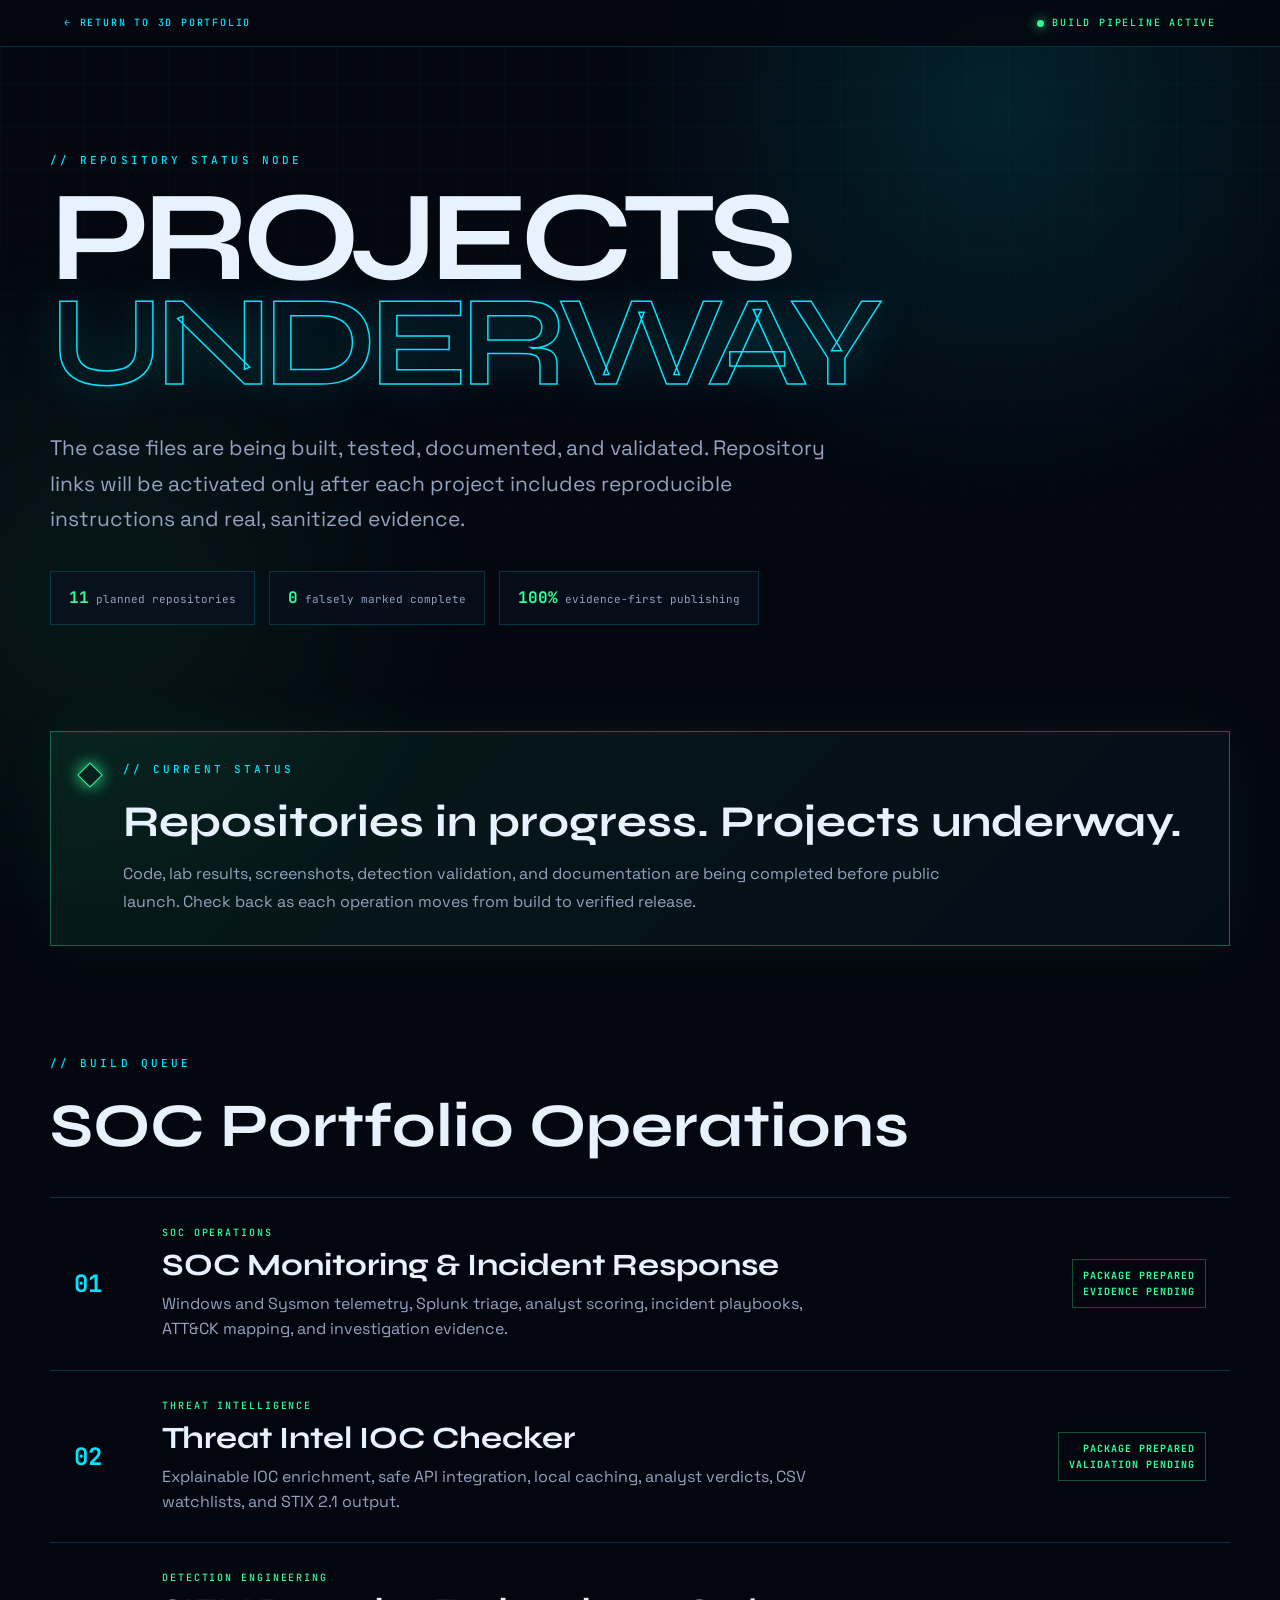
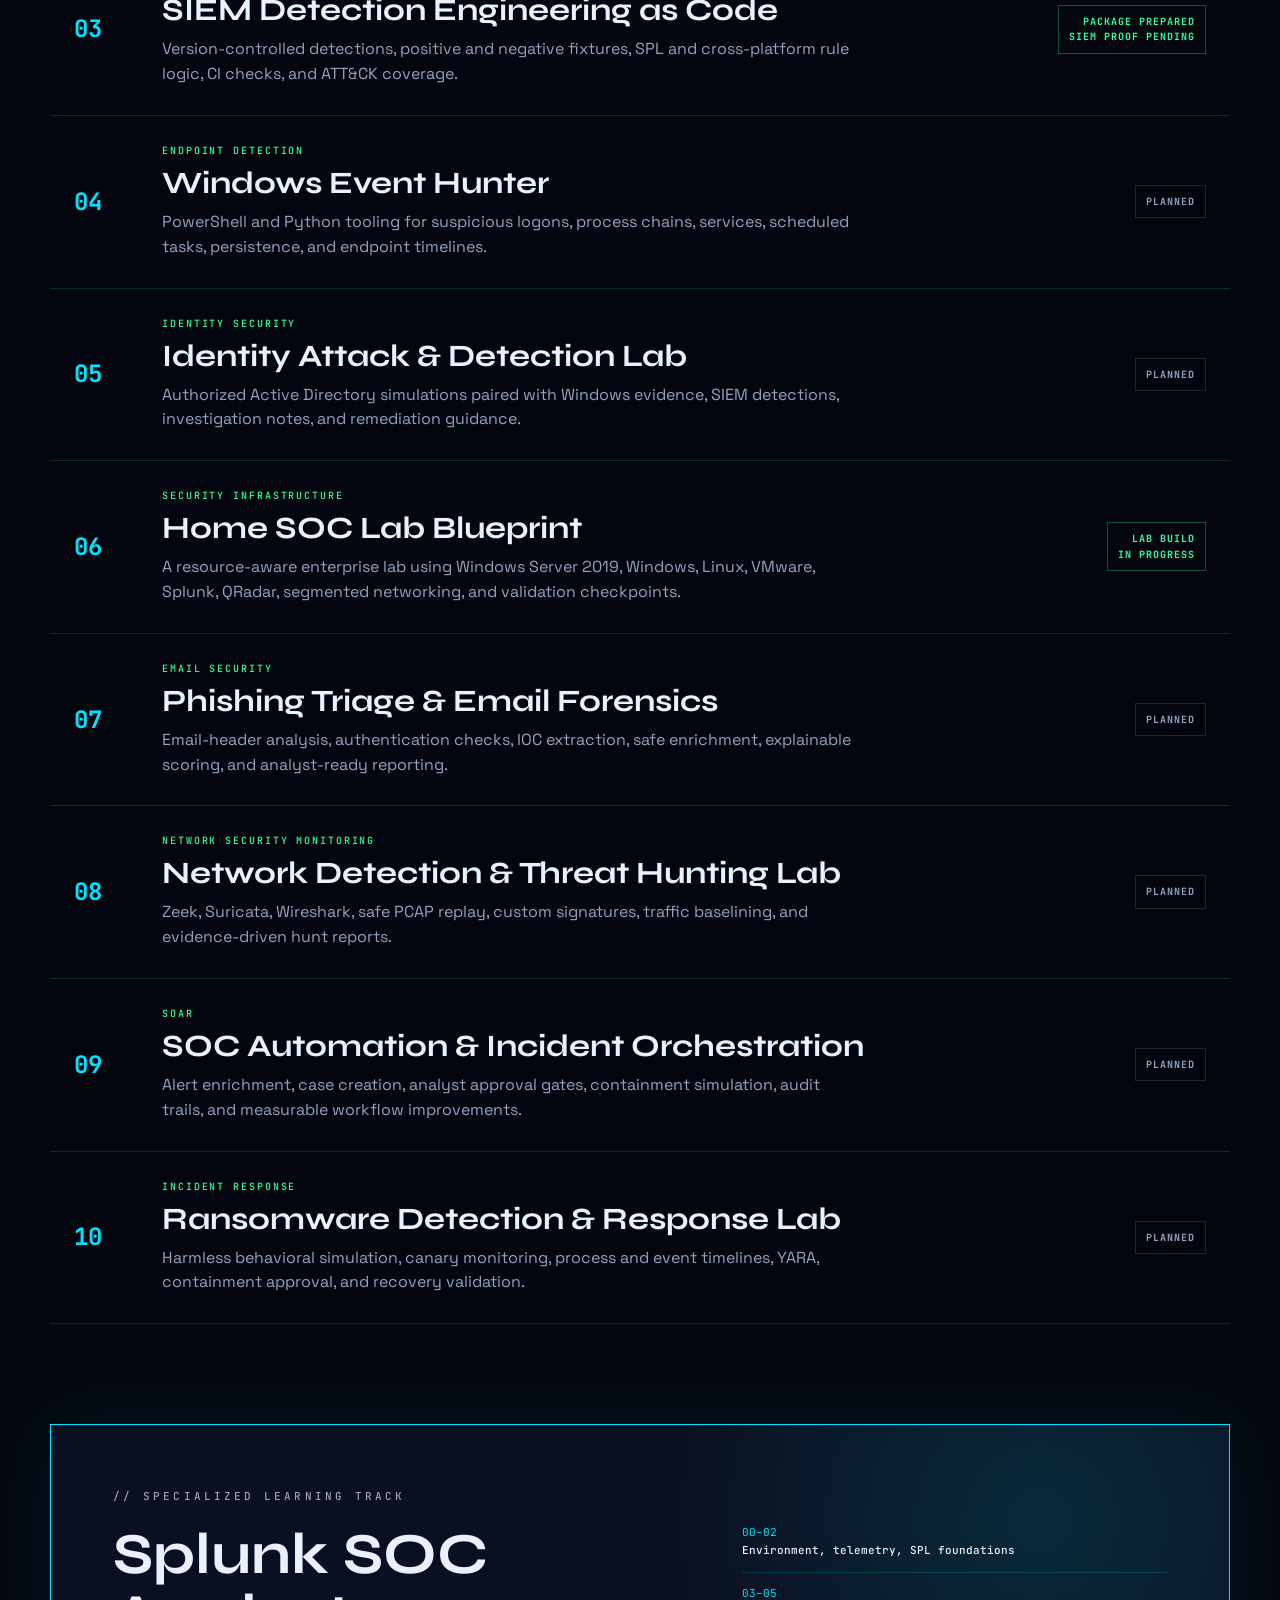
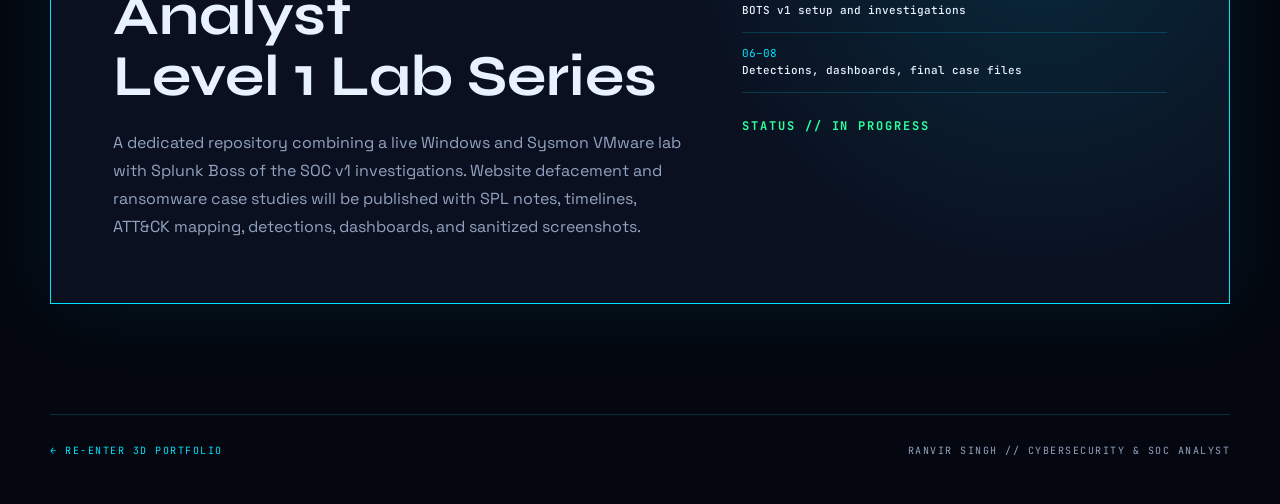
==== projects-underway.html @ bbee075a "feat: publish 3D cybersecurity portfolio Add the static portfolio and the nested projects-underway e" ====
<!DOCTYPE html>
<html lang="en">
<head>
  <meta charset="UTF-8" />
  <meta name="viewport" content="width=device-width, initial-scale=1.0" />
  <title>Projects Underway — Ranvir Singh</title>
  <meta name="description" content="Build status for Ranvir Singh's cybersecurity and SOC portfolio repositories." />
  <link rel="preconnect" href="https://fonts.googleapis.com" />
  <link rel="preconnect" href="https://fonts.gstatic.com" crossorigin />
  <link href="https://fonts.googleapis.com/css2?family=Syne:wght@600;700;800&family=Space+Grotesk:wght@400;500;600&family=JetBrains+Mono:wght@400;500;700&display=swap" rel="stylesheet" />
  <link rel="stylesheet" href="projects-underway.css" />
</head>
<body>
  <canvas id="status-world" aria-hidden="true"></canvas>
  <div class="grid" aria-hidden="true"></div>
  <header class="hud">
    <a class="back" href="index.html">← RETURN TO 3D PORTFOLIO</a>
    <span class="secure"><i></i> BUILD PIPELINE ACTIVE</span>
  </header>

  <main>
    <section class="hero">
      <p class="eyebrow">// REPOSITORY STATUS NODE</p>
      <h1>PROJECTS<br /><span>UNDERWAY</span></h1>
      <p class="lead">The case files are being built, tested, documented, and validated. Repository links will be activated only after each project includes reproducible instructions and real, sanitized evidence.</p>
      <div class="status-bar">
        <span><b>11</b> planned repositories</span>
        <span><b>0</b> falsely marked complete</span>
        <span><b>100%</b> evidence-first publishing</span>
      </div>
    </section>

    <section class="notice" aria-label="Current repository status">
      <div class="pulse"></div>
      <div>
        <p class="eyebrow">// CURRENT STATUS</p>
        <h2>Repositories in progress. Projects underway.</h2>
        <p>Code, lab results, screenshots, detection validation, and documentation are being completed before public launch. Check back as each operation moves from build to verified release.</p>
      </div>
    </section>

    <section class="projects" aria-labelledby="projects-heading">
      <div class="section-head">
        <p class="eyebrow">// BUILD QUEUE</p>
        <h2 id="projects-heading">SOC Portfolio Operations</h2>
      </div>

      <article id="soc-monitoring-incident-response" class="project active">
        <span class="number">01</span><div><p class="type">SOC OPERATIONS</p><h3>SOC Monitoring &amp; Incident Response</h3><p>Windows and Sysmon telemetry, Splunk triage, analyst scoring, incident playbooks, ATT&amp;CK mapping, and investigation evidence.</p></div><span class="state">PACKAGE PREPARED<br />EVIDENCE PENDING</span>
      </article>
      <article id="threat-intel-ioc-checker" class="project active">
        <span class="number">02</span><div><p class="type">THREAT INTELLIGENCE</p><h3>Threat Intel IOC Checker</h3><p>Explainable IOC enrichment, safe API integration, local caching, analyst verdicts, CSV watchlists, and STIX 2.1 output.</p></div><span class="state">PACKAGE PREPARED<br />VALIDATION PENDING</span>
      </article>
      <article id="siem-detection-engineering" class="project active">
        <span class="number">03</span><div><p class="type">DETECTION ENGINEERING</p><h3>SIEM Detection Engineering as Code</h3><p>Version-controlled detections, positive and negative fixtures, SPL and cross-platform rule logic, CI checks, and ATT&amp;CK coverage.</p></div><span class="state">PACKAGE PREPARED<br />SIEM PROOF PENDING</span>
      </article>
      <article id="windows-event-hunter" class="project">
        <span class="number">04</span><div><p class="type">ENDPOINT DETECTION</p><h3>Windows Event Hunter</h3><p>PowerShell and Python tooling for suspicious logons, process chains, services, scheduled tasks, persistence, and endpoint timelines.</p></div><span class="state">PLANNED</span>
      </article>
      <article id="identity-attack-detection-lab" class="project">
        <span class="number">05</span><div><p class="type">IDENTITY SECURITY</p><h3>Identity Attack &amp; Detection Lab</h3><p>Authorized Active Directory simulations paired with Windows evidence, SIEM detections, investigation notes, and remediation guidance.</p></div><span class="state">PLANNED</span>
      </article>
      <article id="home-soc-lab-blueprint" class="project active">
        <span class="number">06</span><div><p class="type">SECURITY INFRASTRUCTURE</p><h3>Home SOC Lab Blueprint</h3><p>A resource-aware enterprise lab using Windows Server 2019, Windows, Linux, VMware, Splunk, QRadar, segmented networking, and validation checkpoints.</p></div><span class="state">LAB BUILD<br />IN PROGRESS</span>
      </article>
      <article id="phishing-triage-email-forensics" class="project">
        <span class="number">07</span><div><p class="type">EMAIL SECURITY</p><h3>Phishing Triage &amp; Email Forensics</h3><p>Email-header analysis, authentication checks, IOC extraction, safe enrichment, explainable scoring, and analyst-ready reporting.</p></div><span class="state">PLANNED</span>
      </article>
      <article id="network-detection-threat-hunting-lab" class="project">
        <span class="number">08</span><div><p class="type">NETWORK SECURITY MONITORING</p><h3>Network Detection &amp; Threat Hunting Lab</h3><p>Zeek, Suricata, Wireshark, safe PCAP replay, custom signatures, traffic baselining, and evidence-driven hunt reports.</p></div><span class="state">PLANNED</span>
      </article>
      <article id="soc-automation-incident-orchestration" class="project">
        <span class="number">09</span><div><p class="type">SOAR</p><h3>SOC Automation &amp; Incident Orchestration</h3><p>Alert enrichment, case creation, analyst approval gates, containment simulation, audit trails, and measurable workflow improvements.</p></div><span class="state">PLANNED</span>
      </article>
      <article id="ransomware-detection-response-lab" class="project">
        <span class="number">10</span><div><p class="type">INCIDENT RESPONSE</p><h3>Ransomware Detection &amp; Response Lab</h3><p>Harmless behavioral simulation, canary monitoring, process and event timelines, YARA, containment approval, and recovery validation.</p></div><span class="state">PLANNED</span>
      </article>
    </section>

    <section class="splunk" id="splunk-soc-analyst-level-1">
      <p class="eyebrow">// SPECIALIZED LEARNING TRACK</p>
      <div class="splunk-grid">
        <div>
          <h2>Splunk SOC Analyst<br />Level 1 Lab Series</h2>
          <p>A dedicated repository combining a live Windows and Sysmon VMware lab with Splunk Boss of the SOC v1 investigations. Website defacement and ransomware case studies will be published with SPL notes, timelines, ATT&amp;CK mapping, detections, dashboards, and sanitized screenshots.</p>
        </div>
        <div class="phase-list">
          <span>00–02 <b>Environment, telemetry, SPL foundations</b></span>
          <span>03–05 <b>BOTS v1 setup and investigations</b></span>
          <span>06–08 <b>Detections, dashboards, final case files</b></span>
          <strong>STATUS // IN PROGRESS</strong>
        </div>
      </div>
    </section>

    <footer>
      <a href="index.html">← RE-ENTER 3D PORTFOLIO</a>
      <span>RANVIR SINGH // CYBERSECURITY &amp; SOC ANALYST</span>
    </footer>
  </main>
  <script src="lib/three.min.js"></script>
  <script src="projects-underway.js"></script>
</body>
</html>
---- projects-underway.css ----
:root{--void:#04070f;--ink:#0a1020;--ice:#e8f2ff;--slate:#93a3bf;--cyan:#00e5ff;--green:#2dff9c;--red:#ff2d55;--line:rgba(0,229,255,.18);--display:"Syne",sans-serif;--body:"Space Grotesk",sans-serif;--mono:"JetBrains Mono",monospace}
*{box-sizing:border-box;margin:0;padding:0}
html{scroll-behavior:smooth}
body{min-height:100vh;background:var(--void);color:var(--ice);font-family:var(--body);overflow-x:hidden}
body::before{content:"";position:fixed;inset:0;pointer-events:none;background:radial-gradient(circle at 78% 12%,rgba(0,229,255,.12),transparent 32%),radial-gradient(circle at 8% 66%,rgba(45,255,156,.07),transparent 28%);z-index:-1}
#status-world{position:fixed;inset:0;width:100vw;height:100vh;z-index:-3;display:block}
.grid{position:fixed;inset:0;z-index:-2;background-image:linear-gradient(rgba(0,229,255,.035) 1px,transparent 1px),linear-gradient(90deg,rgba(0,229,255,.035) 1px,transparent 1px);background-size:42px 42px;mask-image:linear-gradient(to bottom,black,transparent 80%)}
a{color:var(--cyan);text-decoration:none}
.hud{position:sticky;top:0;z-index:10;display:flex;justify-content:space-between;align-items:center;padding:18px clamp(20px,5vw,72px);border-bottom:1px solid var(--line);background:rgba(4,7,15,.82);backdrop-filter:blur(14px);font:500 10px/1 var(--mono);letter-spacing:.18em}
.back{transition:.2s}.back:hover{color:var(--green)}
.secure{display:flex;align-items:center;gap:8px;color:var(--green)}.secure i{width:7px;height:7px;border-radius:50%;background:var(--green);box-shadow:0 0 12px var(--green);animation:pulse 1.8s infinite}
main{width:min(1180px,calc(100% - 40px));margin:auto}
.hero{min-height:76vh;display:flex;flex-direction:column;justify-content:center;padding:80px 0}
.eyebrow{font:500 11px/1.4 var(--mono);letter-spacing:.28em;color:var(--cyan);margin-bottom:18px}
h1,h2,h3{font-family:var(--display)}
h1{font-size:clamp(56px,10vw,136px);line-height:.82;letter-spacing:-.055em}h1 span{color:transparent;-webkit-text-stroke:1.5px var(--cyan);text-shadow:0 0 46px rgba(0,229,255,.18)}
.lead{max-width:780px;margin-top:34px;color:var(--slate);font-size:clamp(16px,1.8vw,21px);line-height:1.7}
.status-bar{display:flex;gap:14px;flex-wrap:wrap;margin-top:34px}.status-bar span{border:1px solid var(--line);background:rgba(10,16,32,.64);padding:14px 18px;font:11px/1.5 var(--mono);color:var(--slate)}.status-bar b{color:var(--green);font-size:16px}
.notice{display:grid;grid-template-columns:auto 1fr;gap:24px;align-items:start;border:1px solid rgba(45,255,156,.35);background:linear-gradient(135deg,rgba(45,255,156,.08),rgba(0,229,255,.03));padding:30px;margin-bottom:110px;box-shadow:0 0 60px rgba(45,255,156,.05)}
.notice .pulse{width:18px;height:18px;border:1px solid var(--green);transform:rotate(45deg);box-shadow:0 0 16px var(--green);margin-top:4px;animation:pulse 1.8s infinite}.notice h2{font-size:clamp(26px,4vw,44px);margin-bottom:12px}.notice p:last-child{color:var(--slate);line-height:1.7;max-width:820px}
.section-head{margin-bottom:34px}.section-head h2{font-size:clamp(34px,5vw,62px)}
.projects{padding-bottom:100px}.project{scroll-margin-top:100px;display:grid;grid-template-columns:64px minmax(0,1fr) 170px;gap:24px;align-items:center;padding:28px 24px;border-top:1px solid var(--line);transition:.25s;background:rgba(4,7,15,.26)}.project:last-child{border-bottom:1px solid var(--line)}.project:hover,.project:target{background:rgba(0,229,255,.06);border-color:rgba(0,229,255,.52);transform:translateX(6px)}
.number{font:700 24px/1 var(--mono);color:var(--cyan)}.type{font:500 10px/1.4 var(--mono);letter-spacing:.19em;color:var(--green);margin-bottom:6px}.project h3{font-size:clamp(20px,2.6vw,31px);margin-bottom:8px}.project div>p:last-child{color:var(--slate);line-height:1.55;max-width:700px}.state{justify-self:end;text-align:right;font:700 10px/1.55 var(--mono);letter-spacing:.1em;color:var(--slate);border:1px solid rgba(147,163,191,.2);padding:8px 10px}.project.active .state{color:var(--green);border-color:rgba(45,255,156,.3)}
.splunk{scroll-margin-top:90px;border:1px solid var(--cyan);padding:clamp(28px,5vw,62px);margin-bottom:110px;background:radial-gradient(circle at 84% 20%,rgba(0,229,255,.12),transparent 35%),var(--ink);box-shadow:0 0 80px rgba(0,229,255,.08)}.splunk-grid{display:grid;grid-template-columns:1.35fr 1fr;gap:56px}.splunk h2{font-size:clamp(34px,5vw,58px);line-height:1.05;margin-bottom:22px}.splunk p{color:var(--slate);line-height:1.75}.phase-list{display:flex;flex-direction:column;gap:12px}.phase-list span{font:11px/1.6 var(--mono);color:var(--cyan);border-bottom:1px solid var(--line);padding:0 0 12px}.phase-list b{display:block;color:var(--ice);font-weight:500}.phase-list strong{margin-top:12px;color:var(--green);font:700 12px/1.5 var(--mono);letter-spacing:.16em}
footer{display:flex;justify-content:space-between;gap:20px;padding:28px 0 46px;border-top:1px solid var(--line);font:10px/1.5 var(--mono);letter-spacing:.15em;color:var(--slate)}
@keyframes pulse{50%{opacity:.35}}
@media(max-width:760px){.secure{display:none}.hero{min-height:auto;padding:100px 0}.notice{margin-bottom:70px}.project{grid-template-columns:44px 1fr;padding:24px 12px}.state{grid-column:2;justify-self:start;text-align:left}.splunk-grid{grid-template-columns:1fr;gap:34px}footer{flex-direction:column}}
@media(prefers-reduced-motion:reduce){*{scroll-behavior:auto!important;animation:none!important;transition:none!important}}
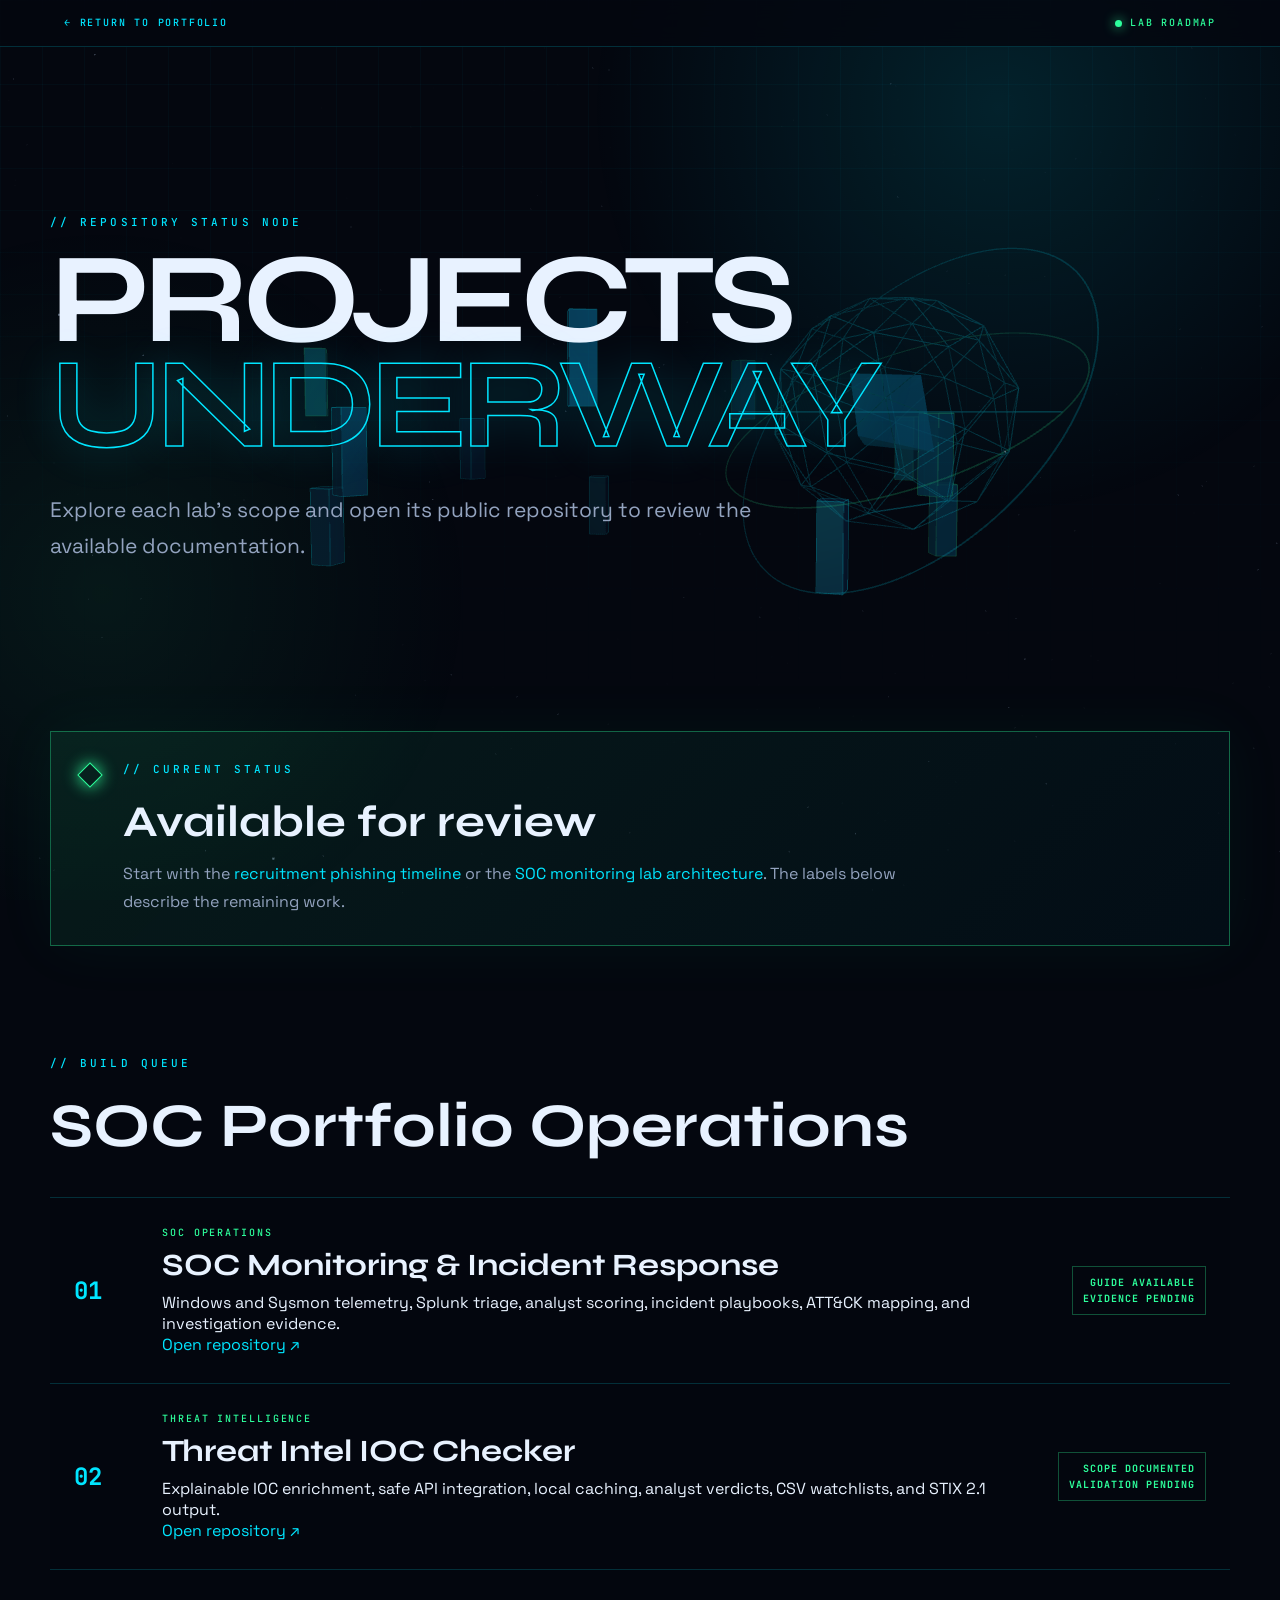
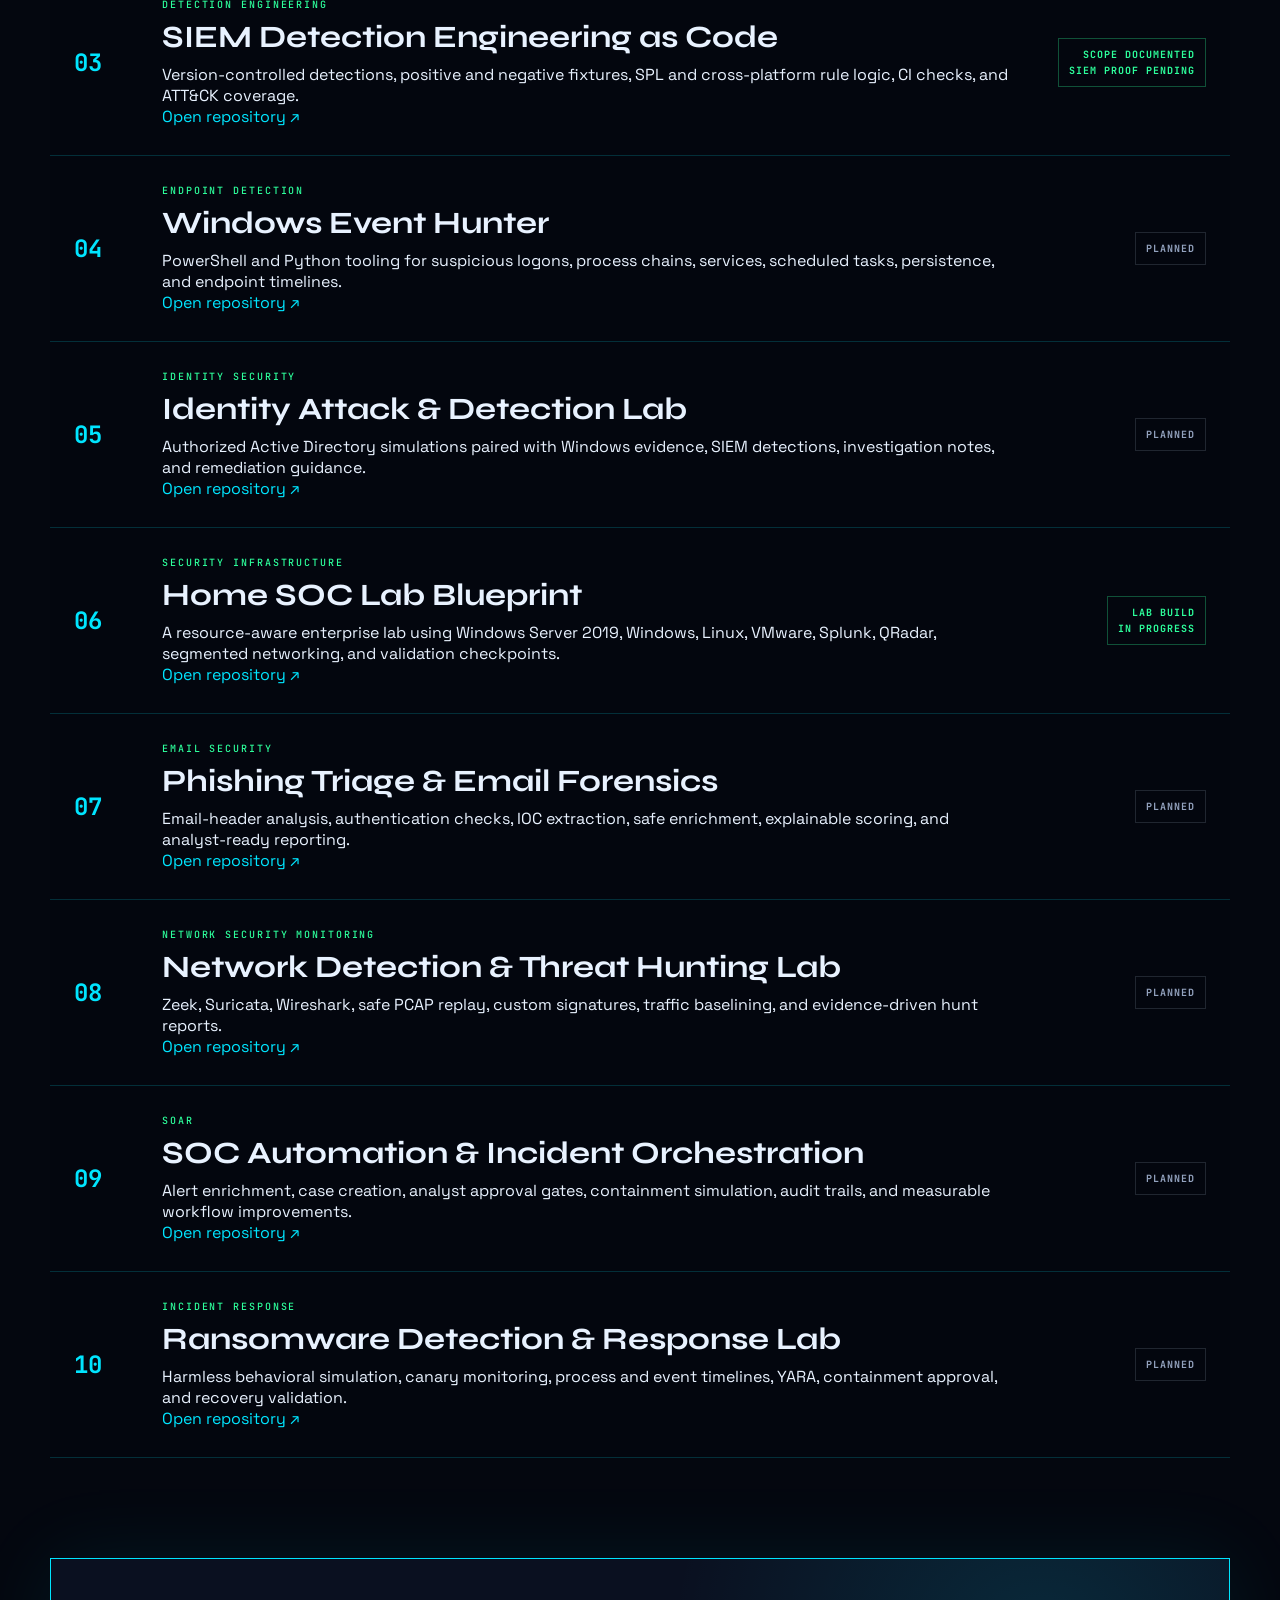
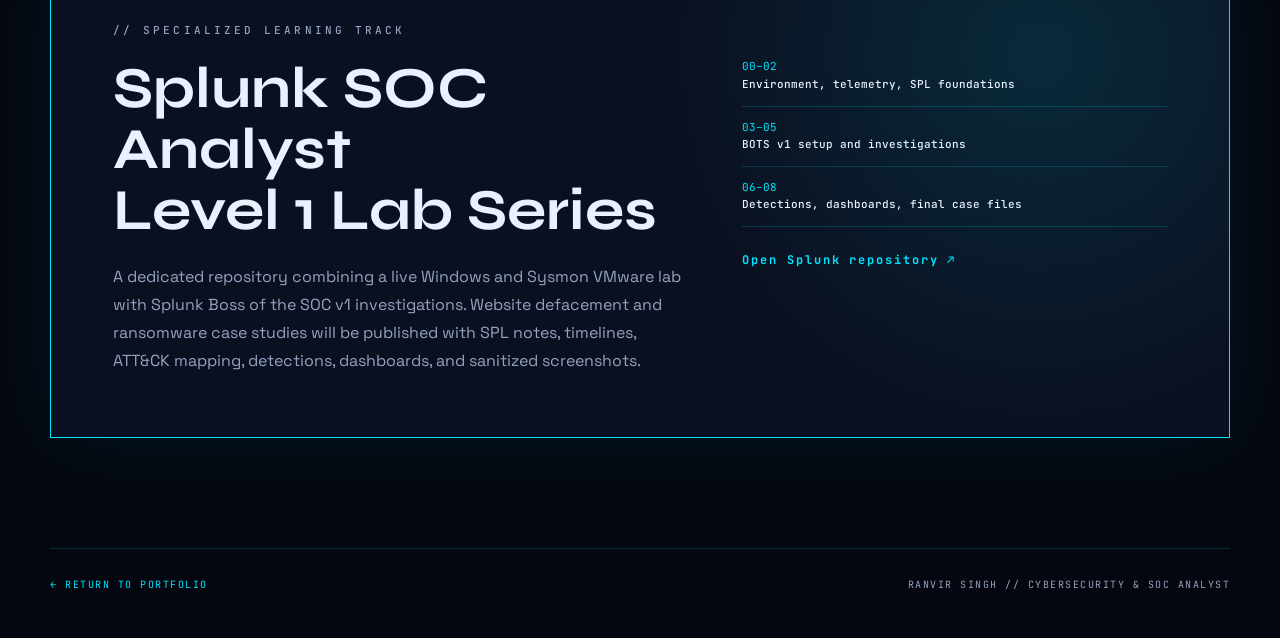
==== commit 35454f74: "Feature phishing investigation, publish résumé, and improve project navigation" ====
--- a/projects-underway.html
+++ b/projects-underway.html
@@ -14,28 +14,24 @@
   <canvas id="status-world" aria-hidden="true"></canvas>
   <div class="grid" aria-hidden="true"></div>
   <header class="hud">
-    <a class="back" href="index.html">← RETURN TO 3D PORTFOLIO</a>
-    <span class="secure"><i></i> BUILD PIPELINE ACTIVE</span>
+    <a class="back" href="index.html">← RETURN TO PORTFOLIO</a>
+    <span class="secure"><i></i> LAB ROADMAP</span>
   </header>
 
   <main>
     <section class="hero">
       <p class="eyebrow">// REPOSITORY STATUS NODE</p>
       <h1>PROJECTS<br /><span>UNDERWAY</span></h1>
-      <p class="lead">The case files are being built, tested, documented, and validated. Repository links will be activated only after each project includes reproducible instructions and real, sanitized evidence.</p>
-      <div class="status-bar">
-        <span><b>11</b> planned repositories</span>
-        <span><b>0</b> falsely marked complete</span>
-        <span><b>100%</b> evidence-first publishing</span>
-      </div>
+      <p class="lead">Explore each lab’s scope and open its public repository to review the available documentation.</p>
+
     </section>
 
     <section class="notice" aria-label="Current repository status">
       <div class="pulse"></div>
       <div>
         <p class="eyebrow">// CURRENT STATUS</p>
-        <h2>Repositories in progress. Projects underway.</h2>
-        <p>Code, lab results, screenshots, detection validation, and documentation are being completed before public launch. Check back as each operation moves from build to verified release.</p>
+        <h2>Available for review</h2>
+        <p>Start with the <a href="https://github.com/RanvirSinghSaini/job-scam-alert-apk-analysis#case-timeline">recruitment phishing timeline</a> or the <a href="https://github.com/RanvirSinghSaini/soc-monitoring-incident-response#architecture">SOC monitoring lab architecture</a>. The labels below describe the remaining work.</p>
       </div>
     </section>
 
@@ -46,34 +42,34 @@
       </div>
 
       <article id="soc-monitoring-incident-response" class="project active">
-        <span class="number">01</span><div><p class="type">SOC OPERATIONS</p><h3>SOC Monitoring &amp; Incident Response</h3><p>Windows and Sysmon telemetry, Splunk triage, analyst scoring, incident playbooks, ATT&amp;CK mapping, and investigation evidence.</p></div><span class="state">PACKAGE PREPARED<br />EVIDENCE PENDING</span>
+        <span class="number">01</span><div><p class="type">SOC OPERATIONS</p><h3>SOC Monitoring &amp; Incident Response</h3><p>Windows and Sysmon telemetry, Splunk triage, analyst scoring, incident playbooks, ATT&amp;CK mapping, and investigation evidence.</p><a href="https://github.com/RanvirSinghSaini/soc-monitoring-incident-response">Open repository ↗</a></div><span class="state">GUIDE AVAILABLE<br />EVIDENCE PENDING</span>
       </article>
       <article id="threat-intel-ioc-checker" class="project active">
-        <span class="number">02</span><div><p class="type">THREAT INTELLIGENCE</p><h3>Threat Intel IOC Checker</h3><p>Explainable IOC enrichment, safe API integration, local caching, analyst verdicts, CSV watchlists, and STIX 2.1 output.</p></div><span class="state">PACKAGE PREPARED<br />VALIDATION PENDING</span>
+        <span class="number">02</span><div><p class="type">THREAT INTELLIGENCE</p><h3>Threat Intel IOC Checker</h3><p>Explainable IOC enrichment, safe API integration, local caching, analyst verdicts, CSV watchlists, and STIX 2.1 output.</p><a href="https://github.com/RanvirSinghSaini/threat-intel-ioc-checker">Open repository ↗</a></div><span class="state">SCOPE DOCUMENTED<br />VALIDATION PENDING</span>
       </article>
       <article id="siem-detection-engineering" class="project active">
-        <span class="number">03</span><div><p class="type">DETECTION ENGINEERING</p><h3>SIEM Detection Engineering as Code</h3><p>Version-controlled detections, positive and negative fixtures, SPL and cross-platform rule logic, CI checks, and ATT&amp;CK coverage.</p></div><span class="state">PACKAGE PREPARED<br />SIEM PROOF PENDING</span>
+        <span class="number">03</span><div><p class="type">DETECTION ENGINEERING</p><h3>SIEM Detection Engineering as Code</h3><p>Version-controlled detections, positive and negative fixtures, SPL and cross-platform rule logic, CI checks, and ATT&amp;CK coverage.</p><a href="https://github.com/RanvirSinghSaini/siem-detection-engineering">Open repository ↗</a></div><span class="state">SCOPE DOCUMENTED<br />SIEM PROOF PENDING</span>
       </article>
       <article id="windows-event-hunter" class="project">
-        <span class="number">04</span><div><p class="type">ENDPOINT DETECTION</p><h3>Windows Event Hunter</h3><p>PowerShell and Python tooling for suspicious logons, process chains, services, scheduled tasks, persistence, and endpoint timelines.</p></div><span class="state">PLANNED</span>
+        <span class="number">04</span><div><p class="type">ENDPOINT DETECTION</p><h3>Windows Event Hunter</h3><p>PowerShell and Python tooling for suspicious logons, process chains, services, scheduled tasks, persistence, and endpoint timelines.</p><a href="https://github.com/RanvirSinghSaini/windows-event-hunter">Open repository ↗</a></div><span class="state">PLANNED</span>
       </article>
       <article id="identity-attack-detection-lab" class="project">
-        <span class="number">05</span><div><p class="type">IDENTITY SECURITY</p><h3>Identity Attack &amp; Detection Lab</h3><p>Authorized Active Directory simulations paired with Windows evidence, SIEM detections, investigation notes, and remediation guidance.</p></div><span class="state">PLANNED</span>
+        <span class="number">05</span><div><p class="type">IDENTITY SECURITY</p><h3>Identity Attack &amp; Detection Lab</h3><p>Authorized Active Directory simulations paired with Windows evidence, SIEM detections, investigation notes, and remediation guidance.</p><a href="https://github.com/RanvirSinghSaini/identity-attack-detection-lab">Open repository ↗</a></div><span class="state">PLANNED</span>
       </article>
       <article id="home-soc-lab-blueprint" class="project active">
-        <span class="number">06</span><div><p class="type">SECURITY INFRASTRUCTURE</p><h3>Home SOC Lab Blueprint</h3><p>A resource-aware enterprise lab using Windows Server 2019, Windows, Linux, VMware, Splunk, QRadar, segmented networking, and validation checkpoints.</p></div><span class="state">LAB BUILD<br />IN PROGRESS</span>
+        <span class="number">06</span><div><p class="type">SECURITY INFRASTRUCTURE</p><h3>Home SOC Lab Blueprint</h3><p>A resource-aware enterprise lab using Windows Server 2019, Windows, Linux, VMware, Splunk, QRadar, segmented networking, and validation checkpoints.</p><a href="https://github.com/RanvirSinghSaini/home-soc-lab-blueprint">Open repository ↗</a></div><span class="state">LAB BUILD<br />IN PROGRESS</span>
       </article>
       <article id="phishing-triage-email-forensics" class="project">
-        <span class="number">07</span><div><p class="type">EMAIL SECURITY</p><h3>Phishing Triage &amp; Email Forensics</h3><p>Email-header analysis, authentication checks, IOC extraction, safe enrichment, explainable scoring, and analyst-ready reporting.</p></div><span class="state">PLANNED</span>
+        <span class="number">07</span><div><p class="type">EMAIL SECURITY</p><h3>Phishing Triage &amp; Email Forensics</h3><p>Email-header analysis, authentication checks, IOC extraction, safe enrichment, explainable scoring, and analyst-ready reporting.</p><a href="https://github.com/RanvirSinghSaini/phishing-triage-email-forensics">Open repository ↗</a></div><span class="state">PLANNED</span>
       </article>
       <article id="network-detection-threat-hunting-lab" class="project">
-        <span class="number">08</span><div><p class="type">NETWORK SECURITY MONITORING</p><h3>Network Detection &amp; Threat Hunting Lab</h3><p>Zeek, Suricata, Wireshark, safe PCAP replay, custom signatures, traffic baselining, and evidence-driven hunt reports.</p></div><span class="state">PLANNED</span>
+        <span class="number">08</span><div><p class="type">NETWORK SECURITY MONITORING</p><h3>Network Detection &amp; Threat Hunting Lab</h3><p>Zeek, Suricata, Wireshark, safe PCAP replay, custom signatures, traffic baselining, and evidence-driven hunt reports.</p><a href="https://github.com/RanvirSinghSaini/network-detection-threat-hunting-lab">Open repository ↗</a></div><span class="state">PLANNED</span>
       </article>
       <article id="soc-automation-incident-orchestration" class="project">
-        <span class="number">09</span><div><p class="type">SOAR</p><h3>SOC Automation &amp; Incident Orchestration</h3><p>Alert enrichment, case creation, analyst approval gates, containment simulation, audit trails, and measurable workflow improvements.</p></div><span class="state">PLANNED</span>
+        <span class="number">09</span><div><p class="type">SOAR</p><h3>SOC Automation &amp; Incident Orchestration</h3><p>Alert enrichment, case creation, analyst approval gates, containment simulation, audit trails, and measurable workflow improvements.</p><a href="https://github.com/RanvirSinghSaini/soc-automation-incident-orchestration">Open repository ↗</a></div><span class="state">PLANNED</span>
       </article>
       <article id="ransomware-detection-response-lab" class="project">
-        <span class="number">10</span><div><p class="type">INCIDENT RESPONSE</p><h3>Ransomware Detection &amp; Response Lab</h3><p>Harmless behavioral simulation, canary monitoring, process and event timelines, YARA, containment approval, and recovery validation.</p></div><span class="state">PLANNED</span>
+        <span class="number">10</span><div><p class="type">INCIDENT RESPONSE</p><h3>Ransomware Detection &amp; Response Lab</h3><p>Harmless behavioral simulation, canary monitoring, process and event timelines, YARA, containment approval, and recovery validation.</p><a href="https://github.com/RanvirSinghSaini/ransomware-detection-response-lab">Open repository ↗</a></div><span class="state">PLANNED</span>
       </article>
     </section>
 
@@ -88,13 +84,13 @@
           <span>00–02 <b>Environment, telemetry, SPL foundations</b></span>
           <span>03–05 <b>BOTS v1 setup and investigations</b></span>
           <span>06–08 <b>Detections, dashboards, final case files</b></span>
-          <strong>STATUS // IN PROGRESS</strong>
+          <strong><a href="https://github.com/RanvirSinghSaini/splunk-soc-analyst-level-1">Open Splunk repository ↗</a></strong>
         </div>
       </div>
     </section>
 
     <footer>
-      <a href="index.html">← RE-ENTER 3D PORTFOLIO</a>
+      <a href="index.html">← RETURN TO PORTFOLIO</a>
       <span>RANVIR SINGH // CYBERSECURITY &amp; SOC ANALYST</span>
     </footer>
   </main>
